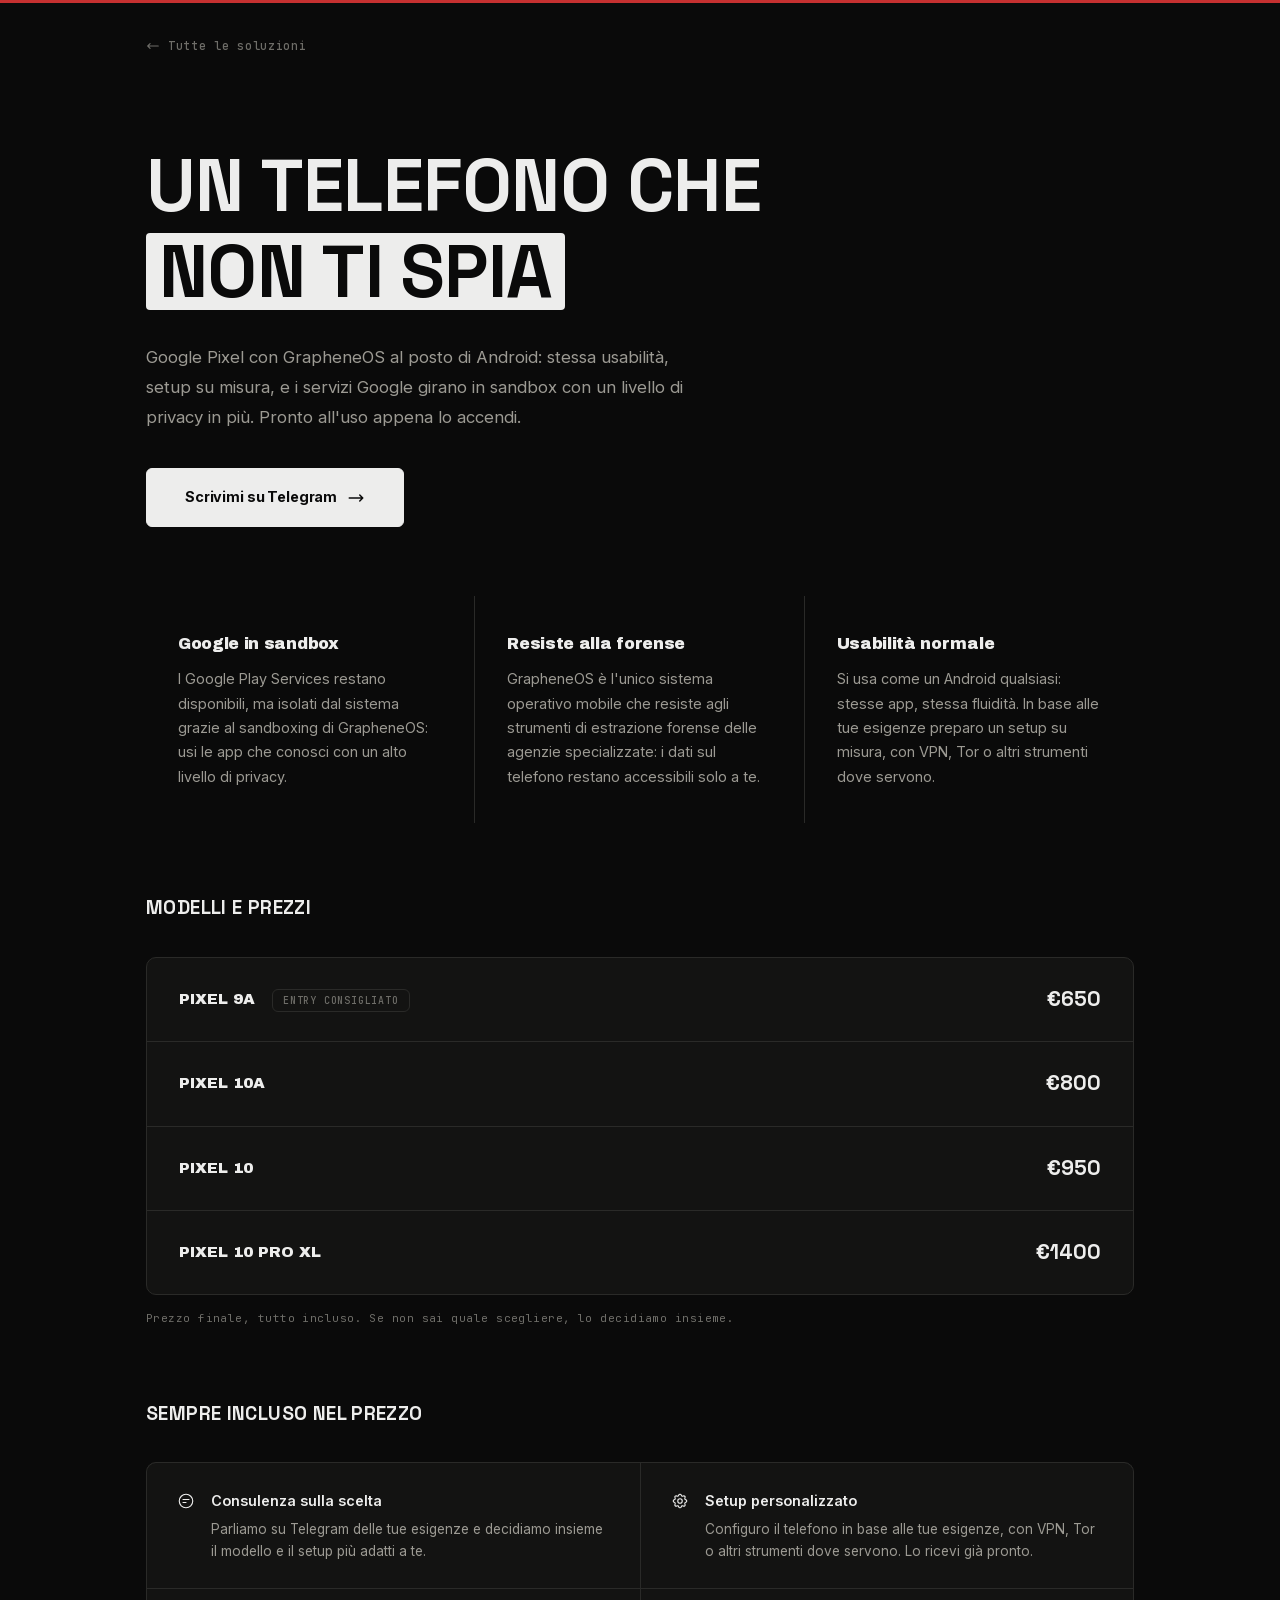
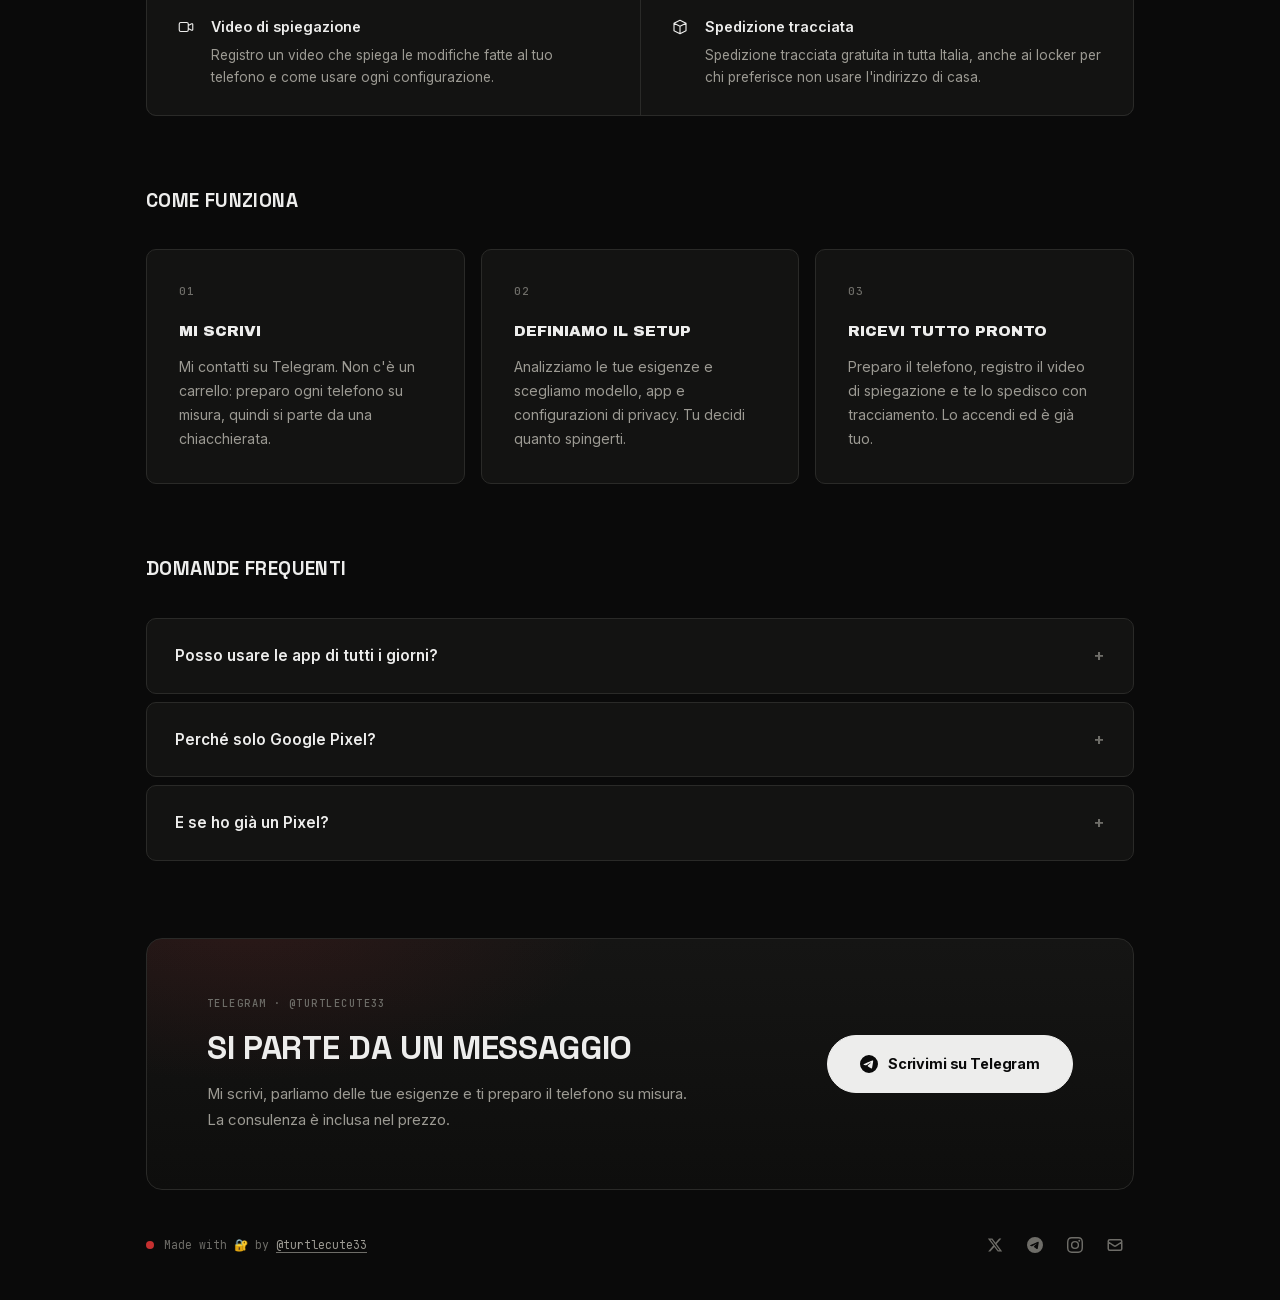
==== privacy-phone.html @ 272d7cb6 "Add Privacy Phone deep page with GrapheneOS details and Telegram CTA - New /privacy-phone page: pric" ====
<!DOCTYPE html>
<html lang="it">
<head>
    <meta charset="UTF-8">
    <meta name="viewport" content="width=device-width, initial-scale=1.0">

    <!-- Security: defense in depth -->
    <meta http-equiv="Content-Security-Policy" content="default-src 'self'; script-src 'self' 'unsafe-inline' https://umami.priorato.org; style-src 'self' 'unsafe-inline'; img-src 'self' data: https:; font-src 'self'; connect-src 'self' https://umami.priorato.org; form-action 'none'; base-uri 'self'; upgrade-insecure-requests">
    <meta http-equiv="X-Content-Type-Options" content="nosniff">
    <meta name="referrer" content="strict-origin-when-cross-origin">

    <!-- Primary Meta Tags -->
    <title>Privacy Phone con GrapheneOS | Pixel configurato su misura</title>
    <meta name="title" content="Privacy Phone con GrapheneOS | Pixel configurato su misura">
    <meta name="description" content="Google Pixel con GrapheneOS pre-installato e setup di privacy su misura: Google Play Services in sandbox con privacy in più, VPN o Tor in base alle esigenze. Consulenza, spedizione e video di spiegazione inclusi nel prezzo.">
    <meta name="author" content="turtlecute33">
    <meta name="robots" content="index, follow, max-snippet:-1, max-image-preview:large, max-video-preview:-1">
    <meta name="language" content="Italian">

    <!-- Canonical -->
    <link rel="canonical" href="https://shop.priorato.org/privacy-phone">

    <!-- Favicon -->
    <link rel="icon" type="image/svg+xml" href="favicon.svg">
    <link rel="apple-touch-icon" href="favicon.svg">

    <!-- Open Graph / Facebook -->
    <meta property="og:type" content="website">
    <meta property="og:url" content="https://shop.priorato.org/privacy-phone">
    <meta property="og:site_name" content="Guide Privacy">
    <meta property="og:title" content="Privacy Phone con GrapheneOS | Pixel configurato su misura">
    <meta property="og:description" content="Google Pixel con GrapheneOS pre-installato e setup di privacy personalizzato. Consulenza, spedizione e video di spiegazione inclusi nel prezzo.">
    <meta property="og:image" content="https://shop.priorato.org/og-image.png">
    <meta property="og:image:width" content="1200">
    <meta property="og:image:height" content="630">
    <meta property="og:image:alt" content="Privacy Phone con GrapheneOS">
    <meta property="og:locale" content="it_IT">

    <!-- Twitter -->
    <meta name="twitter:card" content="summary_large_image">
    <meta name="twitter:url" content="https://shop.priorato.org/privacy-phone">
    <meta name="twitter:title" content="Privacy Phone con GrapheneOS | Pixel configurato su misura">
    <meta name="twitter:description" content="Google Pixel con GrapheneOS pre-installato e setup di privacy personalizzato. Tutto incluso nel prezzo.">
    <meta name="twitter:image" content="https://shop.priorato.org/og-image.png">
    <meta name="twitter:image:alt" content="Privacy Phone con GrapheneOS">
    <meta name="twitter:creator" content="@turtlecute33">
    <meta name="twitter:site" content="@turtlecute33">

    <!-- Theme Color -->
    <meta name="theme-color" content="#0a0a0a">
    <meta name="msapplication-TileColor" content="#0a0a0a">

    <!-- Analytics -->
    <script defer src="https://umami.priorato.org/priorato.js" data-website-id="1655d95f-6a9e-450b-a9b0-e62af3ddee50"></script>

    <!-- Structured Data -->
    <script type="application/ld+json">
    {
        "@context": "https://schema.org",
        "@type": "Product",
        "@id": "https://shop.priorato.org/privacy-phone#product",
        "name": "Privacy Phone con GrapheneOS",
        "description": "Google Pixel con GrapheneOS pre-installato e setup di privacy su misura: Google Play Services in sandbox con privacy in più, VPN o Tor in base alle esigenze. Consulenza, spedizione tracciata e video di spiegazione inclusi.",
        "category": "Hardware / Privacy",
        "brand": {"@type": "Brand", "name": "Guide Privacy"},
        "offers": {
            "@type": "AggregateOffer",
            "lowPrice": "650.00",
            "highPrice": "1400.00",
            "priceCurrency": "EUR",
            "offerCount": 4,
            "availability": "https://schema.org/InStock",
            "url": "https://shop.priorato.org/privacy-phone",
            "seller": {"@type": "Organization", "name": "Guide Privacy", "url": "https://shop.priorato.org/"}
        }
    }
    </script>
    <script type="application/ld+json">
    {
        "@context": "https://schema.org",
        "@type": "BreadcrumbList",
        "itemListElement": [
            {"@type": "ListItem", "position": 1, "name": "Guide Privacy", "item": "https://shop.priorato.org/"},
            {"@type": "ListItem", "position": 2, "name": "Privacy Phone", "item": "https://shop.priorato.org/privacy-phone"}
        ]
    }
    </script>
    <script type="application/ld+json">
    {
        "@context": "https://schema.org",
        "@type": "FAQPage",
        "mainEntity": [
            {
                "@type": "Question",
                "name": "Posso usare le app di tutti i giorni su GrapheneOS?",
                "acceptedAnswer": {
                    "@type": "Answer",
                    "text": "Sì. GrapheneOS ha la stessa usabilità di un Android normale ed è compatibile con il 99,99% delle app, incluse quelle bancarie italiane: le eccezioni sono poche mosche bianche. I Google Play Services si possono installare in sandbox: girano come app normali, con un livello di privacy in più rispetto ad Android stock."
                }
            },
            {
                "@type": "Question",
                "name": "Perché solo Google Pixel?",
                "acceptedAnswer": {
                    "@type": "Answer",
                    "text": "GrapheneOS supporta esclusivamente i Pixel perché sono gli unici dispositivi con i requisiti hardware di sicurezza necessari (secure element, verified boot con chiavi proprie) e anni di aggiornamenti garantiti."
                }
            },
            {
                "@type": "Question",
                "name": "Come avviene l'acquisto?",
                "acceptedAnswer": {
                    "@type": "Answer",
                    "text": "Solo via Telegram, scrivendo a @turtlecute33. Si parte da una consulenza gratuita per scegliere modello e setup, poi il telefono viene preparato su misura e spedito con tracciamento."
                }
            },
            {
                "@type": "Question",
                "name": "Cosa è incluso nel prezzo?",
                "acceptedAnswer": {
                    "@type": "Answer",
                    "text": "Tutto: consulenza nella scelta del dispositivo, analisi delle esigenze, setup di privacy e sicurezza su misura (con eventualmente VPN, Tor o altri strumenti), video di spiegazione delle configurazioni e spedizione tracciata."
                }
            }
        ]
    }
    </script>

    <!-- Self-hosted fonts (privacy: no requests to Google) -->
    <link rel="preload" href="fonts/inter-latin-UcC73FwrK3.woff2" as="font" type="font/woff2" crossorigin>
    <link rel="preload" href="fonts/space-grotesk-latin-V8mQoQDjQS.woff2" as="font" type="font/woff2" crossorigin>
    <link rel="stylesheet" href="fonts/fonts.css">

    <style>
        *,*::before,*::after{margin:0;padding:0;box-sizing:border-box}
        html{scroll-behavior:smooth}

        /* A11y: skip link */
        .skip{
            position:absolute;top:-40px;left:0;
            background:#c53030;color:#fff;
            padding:10px 18px;z-index:100;
            text-decoration:none;
            font-family:'JetBrains Mono',ui-monospace,monospace;
            font-size:.78rem;font-weight:500;
            letter-spacing:.05em;
            transition:top .2s ease;
        }
        .skip:focus{top:0;outline:none}

        /* A11y: focus-visible */
        a:focus-visible,
        button:focus-visible,
        summary:focus-visible{
            outline:2px solid #c53030;
            outline-offset:3px;
            border-radius:6px;
        }
        details summary:focus-visible{outline-offset:-2px}

        /* A11y: reduced motion */
        @media (prefers-reduced-motion: reduce){
            *,*::before,*::after{
                animation-duration:.01ms !important;
                animation-iteration-count:1 !important;
                transition-duration:.01ms !important;
                scroll-behavior:auto !important;
            }
        }

        :root{
            --bg:#0a0a0a;
            --fg:#ededec;
            --border:#2a2a28;
            --accent:#c53030;
            --muted:#9c9a93;
            --muted2:#6e6d68;
            --card:#131312;
            --r:10px;
            --r-sm:6px;
            --ease:cubic-bezier(.25,.46,.45,.94);
            --brutal:'Archivo Black',system-ui,sans-serif;
        }

        body{
            font-family:'Inter',system-ui,-apple-system,sans-serif;
            background:var(--bg);
            color:var(--fg);
            line-height:1.7;
            font-size:15px;
            -webkit-font-smoothing:antialiased;
            -moz-osx-font-smoothing:grayscale;
        }

        /* top accent bar */
        body::before{
            content:'';display:block;
            height:3px;
            background:var(--accent);
        }

        /* ═══ LAYOUT ═══ */
        .w{max-width:1060px;margin:0 auto;padding:0 36px}

        /* ═══ BREADCRUMB ═══ */
        .crumb{
            padding:32px 0 0;
            animation:enter .6s var(--ease) both;
        }
        .crumb a{
            display:inline-flex;align-items:center;gap:8px;
            font-family:'JetBrains Mono',ui-monospace,monospace;
            font-size:.72rem;font-weight:500;
            letter-spacing:.06em;
            color:var(--muted2);text-decoration:none;
            transition:color .25s var(--ease);
        }
        .crumb a:hover{color:var(--fg)}
        .crumb svg{
            width:14px;height:14px;
            stroke:currentColor;fill:none;stroke-width:2;
            stroke-linecap:round;stroke-linejoin:round;
            transition:transform .3s var(--ease);
        }
        .crumb a:hover svg{transform:translateX(-3px)}

        /* ═══ HERO ═══ */
        .hero{padding:88px 0 69px}
        .hero h1{
            font-family:'Space Grotesk',system-ui,sans-serif;
            font-size:clamp(2.4rem,6.5vw,4.6rem);
            font-weight:700;
            line-height:1;
            letter-spacing:-0.01em;
            margin-bottom:32px;
            max-width:820px;
            text-transform:uppercase;
        }
        .hero h1 .hl{
            background:var(--fg);
            color:var(--bg);
            padding:0.02em 0.18em;
            border-radius:4px;
            display:inline-block;
            margin-top:0.15em;
        }
        .hero-p{
            font-size:1.05rem;
            color:var(--muted);
            max-width:540px;
            line-height:1.8;
            font-weight:400;
        }
        .hero h1,.hero-p,.hero-cta{animation:enter .6s var(--ease) both}
        .hero h1{animation-delay:.05s}
        .hero-p{animation-delay:.18s}
        .hero-cta{animation-delay:.3s}

        .hero-cta{
            display:inline-flex;align-items:center;gap:10px;
            margin-top:36px;
            padding:16px 38px;
            background:var(--fg);color:var(--bg);
            border-radius:var(--r-sm);
            font-family:'Inter',system-ui,sans-serif;
            font-size:.9rem;font-weight:700;
            text-decoration:none;letter-spacing:-.01em;
            border:1px solid var(--fg);
            transition:transform .3s var(--ease),box-shadow .3s var(--ease);
        }
        .hero-cta:hover{
            transform:translateY(-2px);
            box-shadow:0 6px 20px rgba(237,237,236,.12);
        }
        .hero-cta svg{
            width:18px;height:18px;stroke:currentColor;
            fill:none;stroke-width:2;
            stroke-linecap:round;stroke-linejoin:round;
            transition:transform .3s var(--ease);
        }
        .hero-cta:hover svg{transform:translateX(3px)}

        @keyframes enter{
            from{opacity:0;transform:translateY(22px)}
            to{opacity:1;transform:none}
        }

        /* ═══ SECTION HEAD ═══ */
        .section-title{
            font-family:'Space Grotesk',system-ui,sans-serif;
            font-size:1.2rem;font-weight:700;
            text-transform:uppercase;
            letter-spacing:.02em;margin-bottom:8px;
        }
        .sec-head{margin-bottom:32px}

        /* ═══ HIGHLIGHTS (threat-strip style) ═══ */
        .points{padding:0}
        .point-strip{
            display:grid;
            grid-template-columns:repeat(3,1fr);
        }
        .point-pill{
            padding:34px 32px;
            border-right:1px solid var(--border);
            transition:background .25s var(--ease);
        }
        .point-pill:last-child{border-right:none}
        .point-pill:hover{background:rgba(255,255,255,.015)}
        .point-pill h2{
            font-family:var(--brutal);
            font-size:1rem;
            font-weight:400;
            letter-spacing:-.02em;
            margin-bottom:10px;
        }
        .point-pill p{
            font-size:.9rem;
            color:var(--muted);
            line-height:1.7;
        }

        /* ═══ PRICING ═══ */
        .pricing{padding:69px 0 0}
        .price-table{
            background:var(--card);
            border:1px solid var(--border);
            border-radius:var(--r);
            overflow:hidden;
        }
        .price-row{
            display:flex;align-items:center;
            justify-content:space-between;gap:16px;
            padding:24px 32px;
            border-bottom:1px solid var(--border);
            text-decoration:none;color:inherit;
            transition:background .25s var(--ease);
        }
        .price-row:last-child{border-bottom:none}
        .price-row:hover{background:#181817}
        .pr-model{
            font-family:var(--brutal);
            font-size:.95rem;font-weight:400;
            text-transform:uppercase;
        }
        .pr-note{
            font-family:'JetBrains Mono',ui-monospace,monospace;
            font-size:.62rem;font-weight:500;
            text-transform:uppercase;letter-spacing:.08em;
            color:var(--muted2);
            padding:4px 10px;
            border:1px solid var(--border);
            border-radius:var(--r-sm);
            margin-left:12px;
            white-space:nowrap;
        }
        .pr-price{
            font-family:'Space Grotesk',system-ui,sans-serif;
            font-size:1.3rem;font-weight:700;
            white-space:nowrap;
        }
        .price-foot{
            margin-top:14px;
            font-family:'JetBrains Mono',ui-monospace,monospace;
            font-size:.7rem;color:var(--muted2);
            letter-spacing:.04em;
        }

        /* ═══ INCLUDED ═══ */
        .included{padding:69px 0 0}
        .inc-grid{
            display:grid;
            grid-template-columns:repeat(2,1fr);
            gap:1px;
            background:var(--border);
            border:1px solid var(--border);
            border-radius:var(--r);
            overflow:hidden;
        }
        .inc{
            background:var(--card);
            padding:26px 30px;
            display:flex;gap:16px;align-items:flex-start;
            transition:background .25s var(--ease);
        }
        .inc:hover{background:#181817}
        .inc svg{
            width:18px;height:18px;flex-shrink:0;
            stroke:var(--fg);fill:none;stroke-width:1.5;
            stroke-linecap:round;stroke-linejoin:round;
            margin-top:3px;
        }
        .inc h3{
            font-size:.9rem;font-weight:600;
            margin-bottom:4px;
        }
        .inc p{
            font-size:.85rem;color:var(--muted);
            line-height:1.65;
        }

        /* ═══ HOW IT WORKS ═══ */
        .how{padding:69px 0 0}
        .steps{
            display:grid;
            grid-template-columns:repeat(3,1fr);
            gap:16px;
        }
        .step{
            background:var(--card);
            border:1px solid var(--border);
            border-radius:var(--r);
            padding:32px;
            transition:border-color .3s var(--ease),transform .3s var(--ease);
        }
        .step:hover{border-color:#484846;transform:translateY(-3px)}
        .step-n{
            font-family:'JetBrains Mono',ui-monospace,monospace;
            font-size:.7rem;font-weight:500;
            color:var(--muted2);
            letter-spacing:.1em;
            display:block;margin-bottom:18px;
        }
        .step h3{
            font-family:var(--brutal);
            font-size:.95rem;font-weight:400;
            text-transform:uppercase;
            margin-bottom:10px;
        }
        .step p{
            font-size:.88rem;color:var(--muted);
            line-height:1.7;
        }

        /* ═══ FAQ ═══ */
        .faq{padding:69px 0 0}
        .faq-item{
            background:var(--card);
            border:1px solid var(--border);
            border-radius:var(--r);
            margin-bottom:8px;
            transition:border-color .3s var(--ease);
        }
        .faq-item:hover{border-color:#484846}
        .faq-item summary{
            padding:22px 28px;
            font-size:.95rem;
            font-weight:600;
            cursor:pointer;
            list-style:none;
            display:flex;
            align-items:center;
            justify-content:space-between;
        }
        .faq-item summary::-webkit-details-marker{display:none}
        .faq-item summary::after{
            content:'+';
            font-family:'JetBrains Mono',ui-monospace,monospace;
            font-size:1.1rem;
            color:var(--muted2);
            transition:transform .3s var(--ease);
        }
        .faq-item[open] summary::after{content:'−'}
        .faq-item p{
            padding:0 28px 20px;
            font-size:.9rem;
            color:var(--muted);
            line-height:1.75;
        }
        .faq-item p:first-of-type{padding-top:0}

        /* ═══ CTA ═══ */
        .cta{padding:69px 0 24px}
        .cta-box{
            position:relative;overflow:hidden;
            border:1px solid var(--border);
            border-radius:16px;
            background:linear-gradient(180deg,#151514,#0e0e0d);
            padding:56px 60px;
            display:flex;align-items:center;
            justify-content:space-between;gap:48px;
        }
        .cta-box::before{
            content:'';position:absolute;inset:0;
            background:radial-gradient(520px 240px at 10% -10%,rgba(197,48,48,.13),transparent 70%);
            pointer-events:none;
        }
        .cta-left{position:relative;max-width:480px}
        .cta-eyebrow{
            font-family:'JetBrains Mono',ui-monospace,monospace;
            font-size:.65rem;font-weight:500;
            text-transform:uppercase;letter-spacing:.14em;
            color:var(--muted2);
            display:block;margin-bottom:16px;
        }
        .cta-box h2{
            font-family:'Space Grotesk',system-ui,sans-serif;
            font-size:clamp(1.5rem,2.8vw,2.1rem);
            font-weight:700;
            text-transform:uppercase;
            letter-spacing:-.01em;line-height:1.12;
            margin-bottom:14px;
        }
        .cta-box p{
            font-size:.93rem;color:var(--muted);
            line-height:1.75;
        }
        .cta-right{
            position:relative;flex-shrink:0;
            display:flex;flex-direction:column;
            align-items:flex-start;gap:16px;
        }
        .cta-btn{
            display:inline-flex;align-items:center;gap:10px;
            padding:16px 32px;
            background:var(--fg);color:var(--bg);
            border-radius:999px;
            font-family:'Inter',system-ui,sans-serif;
            font-size:.9rem;font-weight:700;
            text-decoration:none;letter-spacing:-.01em;
            border:1px solid var(--fg);
            transition:transform .3s var(--ease),box-shadow .3s var(--ease);
        }
        .cta-btn:hover{
            transform:translateY(-2px);
            box-shadow:0 6px 24px rgba(237,237,236,.16);
        }
        .cta-btn:active{transform:translateY(0);box-shadow:none}
        .cta-btn svg{
            width:18px;height:18px;
            fill:currentColor;
            transition:transform .3s var(--ease);
        }
        .cta-btn:hover svg{transform:translateX(3px)}

        /* ═══ FOOTER ═══ */
        footer{padding:0 0 24px}
        .foot-inner{
            display:flex;align-items:center;
            justify-content:space-between;
            padding:12px 0;
        }
        .foot-brand{
            display:flex;align-items:center;gap:10px;
            text-decoration:none;color:inherit;
        }
        .foot-dot{
            width:8px;height:8px;
            border-radius:50%;
            background:var(--accent);
        }
        .foot-brand span{
            font-family:'JetBrains Mono',ui-monospace,monospace;
            font-size:.72rem;color:var(--muted2);
        }
        .foot-brand span a{
            color:var(--muted);text-decoration:none;
            border-bottom:1px solid var(--muted2);
            transition:color .25s var(--ease),border-color .25s var(--ease);
        }
        .foot-brand span a:hover{color:var(--fg);border-bottom-color:transparent}
        .foot-socials{display:flex;gap:2px}
        .foot-socials a{
            width:38px;height:38px;
            border-radius:var(--r-sm);
            display:flex;align-items:center;justify-content:center;
            color:var(--muted2);text-decoration:none;
            transition:color .25s var(--ease),background .25s var(--ease);
        }
        .foot-socials a:hover{color:var(--fg);background:rgba(255,255,255,.05)}
        .foot-socials svg{width:16px;height:16px}
        /* mail icon is stroke-based: compensate optical size vs filled icons */
        .foot-socials a[href^="mailto"] svg{width:18px;height:18px}

        /* ═══ STICKY CTA MOBILE ═══ */
        .sticky-cta{
            position:fixed;
            left:16px;right:16px;bottom:16px;
            z-index:90;
            display:none;
            align-items:center;justify-content:center;gap:10px;
            padding:14px 22px;
            background:var(--fg);color:var(--bg);
            border-radius:var(--r-sm);
            font-family:'Inter',system-ui,sans-serif;
            font-size:.85rem;font-weight:700;
            letter-spacing:-.01em;
            text-decoration:none;
            box-shadow:0 6px 24px rgba(0,0,0,.55),0 0 0 1px rgba(255,255,255,.06);
            transform:translateY(120%);opacity:0;
            transition:transform .35s var(--ease),opacity .35s var(--ease);
        }
        .sticky-cta.visible{transform:translateY(0);opacity:1}
        .sticky-cta svg{width:16px;height:16px;fill:currentColor}
        @media(max-width:768px){
            .sticky-cta{display:flex}
        }

        /* ═══ SCROLL REVEAL ═══ */
        .sr{
            opacity:0;
            transform:translateY(16px);
            transition:opacity .55s var(--ease),transform .55s var(--ease);
        }
        .sr.v{opacity:1;transform:none}
        .sr-stagger>*{
            opacity:0;
            transform:translateY(12px);
            transition:opacity .45s var(--ease),transform .45s var(--ease);
        }
        .sr-stagger.v>*:nth-child(1){opacity:1;transform:none;transition-delay:.05s}
        .sr-stagger.v>*:nth-child(2){opacity:1;transform:none;transition-delay:.1s}
        .sr-stagger.v>*:nth-child(3){opacity:1;transform:none;transition-delay:.16s}
        .sr-stagger.v>*:nth-child(4){opacity:1;transform:none;transition-delay:.22s}

        /* ═══ RESPONSIVE ═══ */
        @media(max-width:768px){
            .w{padding:0 24px}
            .hero{padding:64px 0 60px}
            .hero h1{font-size:clamp(2rem,8.5vw,3rem)}
            .point-strip{grid-template-columns:1fr}
            .point-pill{
                border-right:none;
                border-bottom:1px solid var(--border);
                padding:32px 0;
            }
            .point-pill:last-child{border-bottom:none}
            .price-row{flex-wrap:wrap;padding:20px 22px}
            .pr-note{margin-left:0}
            .inc-grid{grid-template-columns:1fr}
            .steps{grid-template-columns:1fr}
            .cta-box{
                flex-direction:column;
                align-items:flex-start;
                gap:32px;
                padding:44px 28px;
            }
            .foot-inner{
                flex-direction:column;gap:16px;
                text-align:center;
            }
        }
    </style>
</head>
<body>

<a href="#contatto" class="skip">Vai al contenuto</a>

<main class="w">

    <!-- BREADCRUMB -->
    <nav class="crumb" aria-label="Breadcrumb">
        <a href="/"><svg viewBox="0 0 24 24"><path d="M7 16l-4-4m0 0l4-4m-4 4h18"/></svg>Tutte le soluzioni</a>
    </nav>

    <!-- HERO -->
    <section class="hero">
        <h1>Un telefono che <span class="hl">non ti spia</span></h1>
        <p class="hero-p">Google Pixel con GrapheneOS al posto di Android: stessa usabilità, setup su misura, e i servizi Google girano in sandbox con un livello di privacy in più. Pronto all'uso appena lo accendi.</p>
        <a href="https://t.me/Turtlecute33" class="hero-cta" data-umami-event="Phone Hero CTA" target="_blank" rel="noopener">
            Scrivimi su Telegram
            <svg viewBox="0 0 24 24"><path d="M17 8l4 4m0 0l-4 4m4-4H3"/></svg>
        </a>
    </section>

    <!-- WHY -->
    <section class="points sr">
        <div class="point-strip">
            <div class="point-pill">
                <h2>Google in sandbox</h2>
                <p>I Google Play Services restano disponibili, ma isolati dal sistema grazie al sandboxing di GrapheneOS: usi le app che conosci con un alto livello di privacy.</p>
            </div>
            <div class="point-pill">
                <h2>Resiste alla forense</h2>
                <p>GrapheneOS è l'unico sistema operativo mobile che resiste agli strumenti di estrazione forense delle agenzie specializzate: i dati sul telefono restano accessibili solo a te.</p>
            </div>
            <div class="point-pill">
                <h2>Usabilità normale</h2>
                <p>Si usa come un Android qualsiasi: stesse app, stessa fluidità. In base alle tue esigenze preparo un setup su misura, con VPN, Tor o altri strumenti dove servono.</p>
            </div>
        </div>
    </section>

    <!-- PRICING -->
    <section class="pricing">
        <div class="sec-head sr"><h2 class="section-title">Modelli e prezzi</h2></div>
        <div class="price-table sr-stagger">
            <div class="price-row">
                <span class="pr-model">Pixel 9a <span class="pr-note">Entry consigliato</span></span>
                <span class="pr-price">€650</span>
            </div>
            <div class="price-row">
                <span class="pr-model">Pixel 10a</span>
                <span class="pr-price">€800</span>
            </div>
            <div class="price-row">
                <span class="pr-model">Pixel 10</span>
                <span class="pr-price">€950</span>
            </div>
            <div class="price-row">
                <span class="pr-model">Pixel 10 Pro XL</span>
                <span class="pr-price">€1400</span>
            </div>
        </div>
        <p class="price-foot sr">Prezzo finale, tutto incluso. Se non sai quale scegliere, lo decidiamo insieme.</p>
    </section>

    <!-- INCLUDED -->
    <section class="included">
        <div class="sec-head sr"><h2 class="section-title">Sempre incluso nel prezzo</h2></div>
        <div class="inc-grid sr-stagger">
            <div class="inc">
                <svg viewBox="0 0 24 24"><path d="M8 10h8m-8 4h4m9-2a9 9 0 11-18 0 9 9 0 0118 0z"/></svg>
                <div>
                    <h3>Consulenza sulla scelta</h3>
                    <p>Parliamo su Telegram delle tue esigenze e decidiamo insieme il modello e il setup più adatti a te.</p>
                </div>
            </div>
            <div class="inc">
                <svg viewBox="0 0 24 24"><path d="M10.325 4.317c.426-1.756 2.924-1.756 3.35 0a1.724 1.724 0 002.573 1.066c1.543-.94 3.31.826 2.37 2.37a1.724 1.724 0 001.065 2.572c1.756.426 1.756 2.924 0 3.35a1.724 1.724 0 00-1.066 2.573c.94 1.543-.826 3.31-2.37 2.37a1.724 1.724 0 00-2.572 1.065c-.426 1.756-2.924 1.756-3.35 0a1.724 1.724 0 00-2.573-1.066c-1.543.94-3.31-.826-2.37-2.37a1.724 1.724 0 00-1.065-2.572c-1.756-.426-1.756-2.924 0-3.35a1.724 1.724 0 001.066-2.573c-.94-1.543.826-3.31 2.37-2.37.996.608 2.296.07 2.572-1.065z"/><path d="M15 12a3 3 0 11-6 0 3 3 0 016 0z"/></svg>
                <div>
                    <h3>Setup personalizzato</h3>
                    <p>Configuro il telefono in base alle tue esigenze, con VPN, Tor o altri strumenti dove servono. Lo ricevi già pronto.</p>
                </div>
            </div>
            <div class="inc">
                <svg viewBox="0 0 24 24"><path d="M15 10l4.553-2.276A1 1 0 0121 8.618v6.764a1 1 0 01-1.447.894L15 14M5 18h8a2 2 0 002-2V8a2 2 0 00-2-2H5a2 2 0 00-2 2v8a2 2 0 002 2z"/></svg>
                <div>
                    <h3>Video di spiegazione</h3>
                    <p>Registro un video che spiega le modifiche fatte al tuo telefono e come usare ogni configurazione.</p>
                </div>
            </div>
            <div class="inc">
                <svg viewBox="0 0 24 24"><path d="M20 7l-8-4-8 4m16 0l-8 4m8-4v10l-8 4m0-10L4 7m8 4v10M4 7v10l8 4"/></svg>
                <div>
                    <h3>Spedizione tracciata</h3>
                    <p>Spedizione tracciata gratuita in tutta Italia, anche ai locker per chi preferisce non usare l'indirizzo di casa.</p>
                </div>
            </div>
        </div>
    </section>

    <!-- HOW IT WORKS -->
    <section class="how">
        <div class="sec-head sr"><h2 class="section-title">Come funziona</h2></div>
        <div class="steps sr-stagger">
            <div class="step">
                <span class="step-n">01</span>
                <h3>Mi scrivi</h3>
                <p>Mi contatti su Telegram. Non c'è un carrello: preparo ogni telefono su misura, quindi si parte da una chiacchierata.</p>
            </div>
            <div class="step">
                <span class="step-n">02</span>
                <h3>Definiamo il setup</h3>
                <p>Analizziamo le tue esigenze e scegliamo modello, app e configurazioni di privacy. Tu decidi quanto spingerti.</p>
            </div>
            <div class="step">
                <span class="step-n">03</span>
                <h3>Ricevi tutto pronto</h3>
                <p>Preparo il telefono, registro il video di spiegazione e te lo spedisco con tracciamento. Lo accendi ed è già tuo.</p>
            </div>
        </div>
    </section>

    <!-- FAQ -->
    <section class="faq">
        <div class="sec-head sr"><h2 class="section-title">Domande frequenti</h2></div>
        <div class="sr">
            <details class="faq-item">
                <summary>Posso usare le app di tutti i giorni?</summary>
                <p>Sì. GrapheneOS ha la stessa usabilità di un Android normale ed è compatibile con il <strong>99,99% delle app</strong>, incluse quelle bancarie italiane: le eccezioni sono poche mosche bianche. Puoi installare anche i Google Play Services: su GrapheneOS girano in <strong>sandbox</strong>, come app normali, quindi li usi con layer di privacy in più rispetto a un Android stock.</p>
                <p>Per scrupolo puoi controllare la <a href="https://privsec.dev/posts/android/banking-applications-compatibility-with-grapheneos/" target="_blank" rel="noopener" style="color:var(--fg)">lista aggiornata di compatibilità delle app bancarie</a> mantenuta dalla community.</p>
            </details>
            <details class="faq-item">
                <summary>Perché solo Google Pixel?</summary>
                <p>GrapheneOS supporta solo i Pixel perché sono gli unici dispositivi con i requisiti hardware necessari: secure element dedicato, verified boot con chiavi proprie e anni di aggiornamenti di sicurezza garantiti.</p>
            </details>
            <details class="faq-item">
                <summary>E se ho già un Pixel?</summary>
                <p>Scrivimi comunque: possiamo valutare l'installazione e la configurazione di GrapheneOS sul tuo dispositivo, se è tra i modelli supportati.</p>
            </details>
        </div>
    </section>

    <!-- CTA -->
    <section class="cta" id="contatto">
        <div class="cta-box sr">
            <div class="cta-left">
                <span class="cta-eyebrow">Telegram · @turtlecute33</span>
                <h2>Si parte da un messaggio</h2>
                <p>Mi scrivi, parliamo delle tue esigenze e ti preparo il telefono su misura. La consulenza è inclusa nel prezzo.</p>
            </div>
            <div class="cta-right">
                <a href="https://t.me/Turtlecute33" class="cta-btn" data-umami-event="Phone CTA Finale" target="_blank" rel="noopener">
                    <svg viewBox="0 0 24 24"><path d="M11.944 0A12 12 0 0 0 0 12a12 12 0 0 0 12 12 12 12 0 0 0 12-12A12 12 0 0 0 12 0a12 12 0 0 0-.056 0zm4.962 7.224c.1-.002.321.023.465.14a.506.506 0 0 1 .171.325c.016.093.036.306.02.472-.18 1.898-.962 6.502-1.36 8.627-.168.9-.499 1.201-.82 1.23-.696.065-1.225-.46-1.9-.902-1.056-.693-1.653-1.124-2.678-1.8-1.185-.78-.417-1.21.258-1.91.177-.184 3.247-2.977 3.307-3.23.007-.032.014-.15-.056-.212s-.174-.041-.249-.024c-.106.024-1.793 1.14-5.061 3.345-.48.33-.913.49-1.302.48-.428-.008-1.252-.241-1.865-.44-.752-.245-1.349-.374-1.297-.789.027-.216.325-.437.893-.663 3.498-1.524 5.83-2.529 6.998-3.014 3.332-1.386 4.025-1.627 4.476-1.635z"/></svg>
                    Scrivimi su Telegram
                </a>
            </div>
        </div>
    </section>

    <!-- FOOTER -->
    <footer>
        <div class="foot-inner">
            <div class="foot-brand">
                <div class="foot-dot"></div>
                <span>Made with 🔐 by <a href="https://x.com/turtlecute33">@turtlecute33</a></span>
            </div>
            <div class="foot-socials">
                <a href="https://x.com/turtlecute33" aria-label="Profilo X (Twitter) di turtlecute33" title="X" target="_blank" rel="noopener"><svg viewBox="0 0 24 24" fill="currentColor" aria-hidden="true"><path d="M18.244 2.25h3.308l-7.227 8.26 8.502 11.24H16.17l-5.214-6.817L4.99 21.75H1.68l7.73-8.835L1.254 2.25H8.08l4.713 6.231zm-1.161 17.52h1.833L7.084 4.126H5.117z"/></svg></a>
                <a href="https://t.me/Turtlecute33" aria-label="Canale Telegram di turtlecute33" title="Telegram" target="_blank" rel="noopener"><svg viewBox="0 0 24 24" fill="currentColor" aria-hidden="true"><path d="M11.944 0A12 12 0 0 0 0 12a12 12 0 0 0 12 12 12 12 0 0 0 12-12A12 12 0 0 0 12 0a12 12 0 0 0-.056 0zm4.962 7.224c.1-.002.321.023.465.14a.506.506 0 0 1 .171.325c.016.093.036.306.02.472-.18 1.898-.962 6.502-1.36 8.627-.168.9-.499 1.201-.82 1.23-.696.065-1.225-.46-1.9-.902-1.056-.693-1.653-1.124-2.678-1.8-1.185-.78-.417-1.21.258-1.91.177-.184 3.247-2.977 3.307-3.23.007-.032.014-.15-.056-.212s-.174-.041-.249-.024c-.106.024-1.793 1.14-5.061 3.345-.48.33-.913.49-1.302.48-.428-.008-1.252-.241-1.865-.44-.752-.245-1.349-.374-1.297-.789.027-.216.325-.437.893-.663 3.498-1.524 5.83-2.529 6.998-3.014 3.332-1.386 4.025-1.627 4.476-1.635z"/></svg></a>
                <a href="https://instagram.com/turtlecute33" aria-label="Profilo Instagram di turtlecute33" title="Instagram" target="_blank" rel="noopener"><svg viewBox="0 0 24 24" fill="currentColor" aria-hidden="true"><path d="M12 2.163c3.204 0 3.584.012 4.85.07 3.252.148 4.771 1.691 4.919 4.919.058 1.265.069 1.645.069 4.849 0 3.205-.012 3.584-.069 4.849-.149 3.225-1.664 4.771-4.919 4.919-1.266.058-1.644.07-4.85.07-3.204 0-3.584-.012-4.849-.07-3.26-.149-4.771-1.699-4.919-4.92-.058-1.265-.07-1.644-.07-4.849 0-3.204.013-3.583.07-4.849.149-3.227 1.664-4.771 4.919-4.919 1.266-.057 1.645-.069 4.849-.069zM12 0C8.741 0 8.333.014 7.053.072 2.695.272.273 2.69.073 7.052.014 8.333 0 8.741 0 12c0 3.259.014 3.668.072 4.948.2 4.358 2.618 6.78 6.98 6.98C8.333 23.986 8.741 24 12 24c3.259 0 3.668-.014 4.948-.072 4.354-.2 6.782-2.618 6.979-6.98.059-1.28.073-1.689.073-4.948 0-3.259-.014-3.667-.072-4.947-.196-4.354-2.617-6.78-6.979-6.98C15.668.014 15.259 0 12 0zm0 5.838a6.162 6.162 0 1 0 0 12.324 6.162 6.162 0 0 0 0-12.324zM12 16a4 4 0 1 1 0-8 4 4 0 0 1 0 8zm6.406-11.845a1.44 1.44 0 1 0 0 2.881 1.44 1.44 0 0 0 0-2.881z"/></svg></a>
                <a href="mailto:turtlecute@proton.me" aria-label="Email a turtlecute@proton.me" title="Email" target="_blank" rel="noopener"><svg viewBox="0 0 24 24" fill="none" stroke="currentColor" stroke-width="2" stroke-linecap="round" stroke-linejoin="round" aria-hidden="true"><path d="M3 8l7.89 5.26a2 2 0 002.22 0L21 8M5 19h14a2 2 0 002-2V7a2 2 0 00-2-2H5a2 2 0 00-2 2v10a2 2 0 002 2z"/></svg></a>
            </div>
        </div>
    </footer>

</main>

<a href="https://t.me/Turtlecute33" class="sticky-cta" data-umami-event="Phone Sticky CTA mobile" target="_blank" rel="noopener" aria-label="Scrivimi su Telegram">
    Scrivimi su Telegram
    <svg viewBox="0 0 24 24" aria-hidden="true"><path d="M11.944 0A12 12 0 0 0 0 12a12 12 0 0 0 12 12 12 12 0 0 0 12-12A12 12 0 0 0 12 0a12 12 0 0 0-.056 0zm4.962 7.224c.1-.002.321.023.465.14a.506.506 0 0 1 .171.325c.016.093.036.306.02.472-.18 1.898-.962 6.502-1.36 8.627-.168.9-.499 1.201-.82 1.23-.696.065-1.225-.46-1.9-.902-1.056-.693-1.653-1.124-2.678-1.8-1.185-.78-.417-1.21.258-1.91.177-.184 3.247-2.977 3.307-3.23.007-.032.014-.15-.056-.212s-.174-.041-.249-.024c-.106.024-1.793 1.14-5.061 3.345-.48.33-.913.49-1.302.48-.428-.008-1.252-.241-1.865-.44-.752-.245-1.349-.374-1.297-.789.027-.216.325-.437.893-.663 3.498-1.524 5.83-2.529 6.998-3.014 3.332-1.386 4.025-1.627 4.476-1.635z"/></svg>
</a>

<script>
const io=new IntersectionObserver(e=>{
    e.forEach(x=>{if(x.isIntersecting){x.target.classList.add('v');io.unobserve(x.target)}})
},{threshold:.12});
document.querySelectorAll('.sr,.sr-stagger').forEach(el=>io.observe(el));

// Sticky CTA: visibile dopo l'hero, nascosto quando il CTA finale è in vista
(()=>{
    const sticky=document.querySelector('.sticky-cta');
    const hero=document.querySelector('.hero');
    const blocker=document.querySelector('.cta-box');
    if(!sticky||!hero) return;
    let heroOut=false,blockerIn=false;
    const update=()=>sticky.classList.toggle('visible',heroOut&&!blockerIn);
    new IntersectionObserver(en=>{heroOut=!en[0].isIntersecting;update()},{threshold:0}).observe(hero);
    if(blocker) new IntersectionObserver(en=>{blockerIn=en[0].isIntersecting;update()},{threshold:.4}).observe(blocker);
})();
</script>

</body>
</html>
---- fonts/fonts.css ----
/* Self-hosted Google Fonts (latin + latin-ext only) */

/* latin-ext */
@font-face {
  font-family: 'Archivo Black';
  font-style: normal;
  font-weight: 400;
  font-display: swap;
  src: url(archivo-black-latin-ext-HTxqL289Nz.woff2) format('woff2');
  unicode-range: U+0100-02BA, U+02BD-02C5, U+02C7-02CC, U+02CE-02D7, U+02DD-02FF, U+0304, U+0308, U+0329, U+1D00-1DBF, U+1E00-1E9F, U+1EF2-1EFF, U+2020, U+20A0-20AB, U+20AD-20C0, U+2113, U+2C60-2C7F, U+A720-A7FF;
}
/* latin */
@font-face {
  font-family: 'Archivo Black';
  font-style: normal;
  font-weight: 400;
  font-display: swap;
  src: url(archivo-black-latin-HTxqL289Nz.woff2) format('woff2');
  unicode-range: U+0000-00FF, U+0131, U+0152-0153, U+02BB-02BC, U+02C6, U+02DA, U+02DC, U+0304, U+0308, U+0329, U+2000-206F, U+20AC, U+2122, U+2191, U+2193, U+2212, U+2215, U+FEFF, U+FFFD;
}
/* latin-ext */
@font-face {
  font-family: 'Inter';
  font-style: normal;
  font-weight: 400;
  font-display: swap;
  src: url(inter-latin-ext-UcC73FwrK3.woff2) format('woff2');
  unicode-range: U+0100-02BA, U+02BD-02C5, U+02C7-02CC, U+02CE-02D7, U+02DD-02FF, U+0304, U+0308, U+0329, U+1D00-1DBF, U+1E00-1E9F, U+1EF2-1EFF, U+2020, U+20A0-20AB, U+20AD-20C0, U+2113, U+2C60-2C7F, U+A720-A7FF;
}
/* latin */
@font-face {
  font-family: 'Inter';
  font-style: normal;
  font-weight: 400;
  font-display: swap;
  src: url(inter-latin-UcC73FwrK3.woff2) format('woff2');
  unicode-range: U+0000-00FF, U+0131, U+0152-0153, U+02BB-02BC, U+02C6, U+02DA, U+02DC, U+0304, U+0308, U+0329, U+2000-206F, U+20AC, U+2122, U+2191, U+2193, U+2212, U+2215, U+FEFF, U+FFFD;
}
/* latin-ext */
@font-face {
  font-family: 'Inter';
  font-style: normal;
  font-weight: 500;
  font-display: swap;
  src: url(inter-latin-ext-UcC73FwrK3.woff2) format('woff2');
  unicode-range: U+0100-02BA, U+02BD-02C5, U+02C7-02CC, U+02CE-02D7, U+02DD-02FF, U+0304, U+0308, U+0329, U+1D00-1DBF, U+1E00-1E9F, U+1EF2-1EFF, U+2020, U+20A0-20AB, U+20AD-20C0, U+2113, U+2C60-2C7F, U+A720-A7FF;
}
/* latin */
@font-face {
  font-family: 'Inter';
  font-style: normal;
  font-weight: 500;
  font-display: swap;
  src: url(inter-latin-UcC73FwrK3.woff2) format('woff2');
  unicode-range: U+0000-00FF, U+0131, U+0152-0153, U+02BB-02BC, U+02C6, U+02DA, U+02DC, U+0304, U+0308, U+0329, U+2000-206F, U+20AC, U+2122, U+2191, U+2193, U+2212, U+2215, U+FEFF, U+FFFD;
}
/* latin-ext */
@font-face {
  font-family: 'Inter';
  font-style: normal;
  font-weight: 600;
  font-display: swap;
  src: url(inter-latin-ext-UcC73FwrK3.woff2) format('woff2');
  unicode-range: U+0100-02BA, U+02BD-02C5, U+02C7-02CC, U+02CE-02D7, U+02DD-02FF, U+0304, U+0308, U+0329, U+1D00-1DBF, U+1E00-1E9F, U+1EF2-1EFF, U+2020, U+20A0-20AB, U+20AD-20C0, U+2113, U+2C60-2C7F, U+A720-A7FF;
}
/* latin */
@font-face {
  font-family: 'Inter';
  font-style: normal;
  font-weight: 600;
  font-display: swap;
  src: url(inter-latin-UcC73FwrK3.woff2) format('woff2');
  unicode-range: U+0000-00FF, U+0131, U+0152-0153, U+02BB-02BC, U+02C6, U+02DA, U+02DC, U+0304, U+0308, U+0329, U+2000-206F, U+20AC, U+2122, U+2191, U+2193, U+2212, U+2215, U+FEFF, U+FFFD;
}
/* latin-ext */
@font-face {
  font-family: 'Inter';
  font-style: normal;
  font-weight: 700;
  font-display: swap;
  src: url(inter-latin-ext-UcC73FwrK3.woff2) format('woff2');
  unicode-range: U+0100-02BA, U+02BD-02C5, U+02C7-02CC, U+02CE-02D7, U+02DD-02FF, U+0304, U+0308, U+0329, U+1D00-1DBF, U+1E00-1E9F, U+1EF2-1EFF, U+2020, U+20A0-20AB, U+20AD-20C0, U+2113, U+2C60-2C7F, U+A720-A7FF;
}
/* latin */
@font-face {
  font-family: 'Inter';
  font-style: normal;
  font-weight: 700;
  font-display: swap;
  src: url(inter-latin-UcC73FwrK3.woff2) format('woff2');
  unicode-range: U+0000-00FF, U+0131, U+0152-0153, U+02BB-02BC, U+02C6, U+02DA, U+02DC, U+0304, U+0308, U+0329, U+2000-206F, U+20AC, U+2122, U+2191, U+2193, U+2212, U+2215, U+FEFF, U+FFFD;
}
/* latin-ext */
@font-face {
  font-family: 'Inter';
  font-style: normal;
  font-weight: 800;
  font-display: swap;
  src: url(inter-latin-ext-UcC73FwrK3.woff2) format('woff2');
  unicode-range: U+0100-02BA, U+02BD-02C5, U+02C7-02CC, U+02CE-02D7, U+02DD-02FF, U+0304, U+0308, U+0329, U+1D00-1DBF, U+1E00-1E9F, U+1EF2-1EFF, U+2020, U+20A0-20AB, U+20AD-20C0, U+2113, U+2C60-2C7F, U+A720-A7FF;
}
/* latin */
@font-face {
  font-family: 'Inter';
  font-style: normal;
  font-weight: 800;
  font-display: swap;
  src: url(inter-latin-UcC73FwrK3.woff2) format('woff2');
  unicode-range: U+0000-00FF, U+0131, U+0152-0153, U+02BB-02BC, U+02C6, U+02DA, U+02DC, U+0304, U+0308, U+0329, U+2000-206F, U+20AC, U+2122, U+2191, U+2193, U+2212, U+2215, U+FEFF, U+FFFD;
}
/* latin-ext */
@font-face {
  font-family: 'JetBrains Mono';
  font-style: normal;
  font-weight: 400;
  font-display: swap;
  src: url(jetbrains-mono-latin-ext-tDbv2o-flE.woff2) format('woff2');
  unicode-range: U+0100-02BA, U+02BD-02C5, U+02C7-02CC, U+02CE-02D7, U+02DD-02FF, U+0304, U+0308, U+0329, U+1D00-1DBF, U+1E00-1E9F, U+1EF2-1EFF, U+2020, U+20A0-20AB, U+20AD-20C0, U+2113, U+2C60-2C7F, U+A720-A7FF;
}
/* latin */
@font-face {
  font-family: 'JetBrains Mono';
  font-style: normal;
  font-weight: 400;
  font-display: swap;
  src: url(jetbrains-mono-latin-tDbv2o-flE.woff2) format('woff2');
  unicode-range: U+0000-00FF, U+0131, U+0152-0153, U+02BB-02BC, U+02C6, U+02DA, U+02DC, U+0304, U+0308, U+0329, U+2000-206F, U+20AC, U+2122, U+2191, U+2193, U+2212, U+2215, U+FEFF, U+FFFD;
}
/* latin-ext */
@font-face {
  font-family: 'JetBrains Mono';
  font-style: normal;
  font-weight: 500;
  font-display: swap;
  src: url(jetbrains-mono-latin-ext-tDbv2o-flE.woff2) format('woff2');
  unicode-range: U+0100-02BA, U+02BD-02C5, U+02C7-02CC, U+02CE-02D7, U+02DD-02FF, U+0304, U+0308, U+0329, U+1D00-1DBF, U+1E00-1E9F, U+1EF2-1EFF, U+2020, U+20A0-20AB, U+20AD-20C0, U+2113, U+2C60-2C7F, U+A720-A7FF;
}
/* latin */
@font-face {
  font-family: 'JetBrains Mono';
  font-style: normal;
  font-weight: 500;
  font-display: swap;
  src: url(jetbrains-mono-latin-tDbv2o-flE.woff2) format('woff2');
  unicode-range: U+0000-00FF, U+0131, U+0152-0153, U+02BB-02BC, U+02C6, U+02DA, U+02DC, U+0304, U+0308, U+0329, U+2000-206F, U+20AC, U+2122, U+2191, U+2193, U+2212, U+2215, U+FEFF, U+FFFD;
}
/* latin-ext */
@font-face {
  font-family: 'JetBrains Mono';
  font-style: normal;
  font-weight: 600;
  font-display: swap;
  src: url(jetbrains-mono-latin-ext-tDbv2o-flE.woff2) format('woff2');
  unicode-range: U+0100-02BA, U+02BD-02C5, U+02C7-02CC, U+02CE-02D7, U+02DD-02FF, U+0304, U+0308, U+0329, U+1D00-1DBF, U+1E00-1E9F, U+1EF2-1EFF, U+2020, U+20A0-20AB, U+20AD-20C0, U+2113, U+2C60-2C7F, U+A720-A7FF;
}
/* latin */
@font-face {
  font-family: 'JetBrains Mono';
  font-style: normal;
  font-weight: 600;
  font-display: swap;
  src: url(jetbrains-mono-latin-tDbv2o-flE.woff2) format('woff2');
  unicode-range: U+0000-00FF, U+0131, U+0152-0153, U+02BB-02BC, U+02C6, U+02DA, U+02DC, U+0304, U+0308, U+0329, U+2000-206F, U+20AC, U+2122, U+2191, U+2193, U+2212, U+2215, U+FEFF, U+FFFD;
}
/* latin-ext */
@font-face {
  font-family: 'Playfair Display';
  font-style: normal;
  font-weight: 800;
  font-display: swap;
  src: url(playfair-display-latin-ext-nuFiD-vYSZ.woff2) format('woff2');
  unicode-range: U+0100-02BA, U+02BD-02C5, U+02C7-02CC, U+02CE-02D7, U+02DD-02FF, U+0304, U+0308, U+0329, U+1D00-1DBF, U+1E00-1E9F, U+1EF2-1EFF, U+2020, U+20A0-20AB, U+20AD-20C0, U+2113, U+2C60-2C7F, U+A720-A7FF;
}
/* latin */
@font-face {
  font-family: 'Playfair Display';
  font-style: normal;
  font-weight: 800;
  font-display: swap;
  src: url(playfair-display-latin-nuFiD-vYSZ.woff2) format('woff2');
  unicode-range: U+0000-00FF, U+0131, U+0152-0153, U+02BB-02BC, U+02C6, U+02DA, U+02DC, U+0304, U+0308, U+0329, U+2000-206F, U+20AC, U+2122, U+2191, U+2193, U+2212, U+2215, U+FEFF, U+FFFD;
}
/* latin-ext */
@font-face {
  font-family: 'Playfair Display';
  font-style: normal;
  font-weight: 900;
  font-display: swap;
  src: url(playfair-display-latin-ext-nuFiD-vYSZ.woff2) format('woff2');
  unicode-range: U+0100-02BA, U+02BD-02C5, U+02C7-02CC, U+02CE-02D7, U+02DD-02FF, U+0304, U+0308, U+0329, U+1D00-1DBF, U+1E00-1E9F, U+1EF2-1EFF, U+2020, U+20A0-20AB, U+20AD-20C0, U+2113, U+2C60-2C7F, U+A720-A7FF;
}
/* latin */
@font-face {
  font-family: 'Playfair Display';
  font-style: normal;
  font-weight: 900;
  font-display: swap;
  src: url(playfair-display-latin-nuFiD-vYSZ.woff2) format('woff2');
  unicode-range: U+0000-00FF, U+0131, U+0152-0153, U+02BB-02BC, U+02C6, U+02DA, U+02DC, U+0304, U+0308, U+0329, U+2000-206F, U+20AC, U+2122, U+2191, U+2193, U+2212, U+2215, U+FEFF, U+FFFD;
}
/* latin-ext */
@font-face {
  font-family: 'Space Grotesk';
  font-style: normal;
  font-weight: 700;
  font-display: swap;
  src: url(space-grotesk-latin-ext-V8mQoQDjQS.woff2) format('woff2');
  unicode-range: U+0100-02BA, U+02BD-02C5, U+02C7-02CC, U+02CE-02D7, U+02DD-02FF, U+0304, U+0308, U+0329, U+1D00-1DBF, U+1E00-1E9F, U+1EF2-1EFF, U+2020, U+20A0-20AB, U+20AD-20C0, U+2113, U+2C60-2C7F, U+A720-A7FF;
}
/* latin */
@font-face {
  font-family: 'Space Grotesk';
  font-style: normal;
  font-weight: 700;
  font-display: swap;
  src: url(space-grotesk-latin-V8mQoQDjQS.woff2) format('woff2');
  unicode-range: U+0000-00FF, U+0131, U+0152-0153, U+02BB-02BC, U+02C6, U+02DA, U+02DC, U+0304, U+0308, U+0329, U+2000-206F, U+20AC, U+2122, U+2191, U+2193, U+2212, U+2215, U+FEFF, U+FFFD;
}
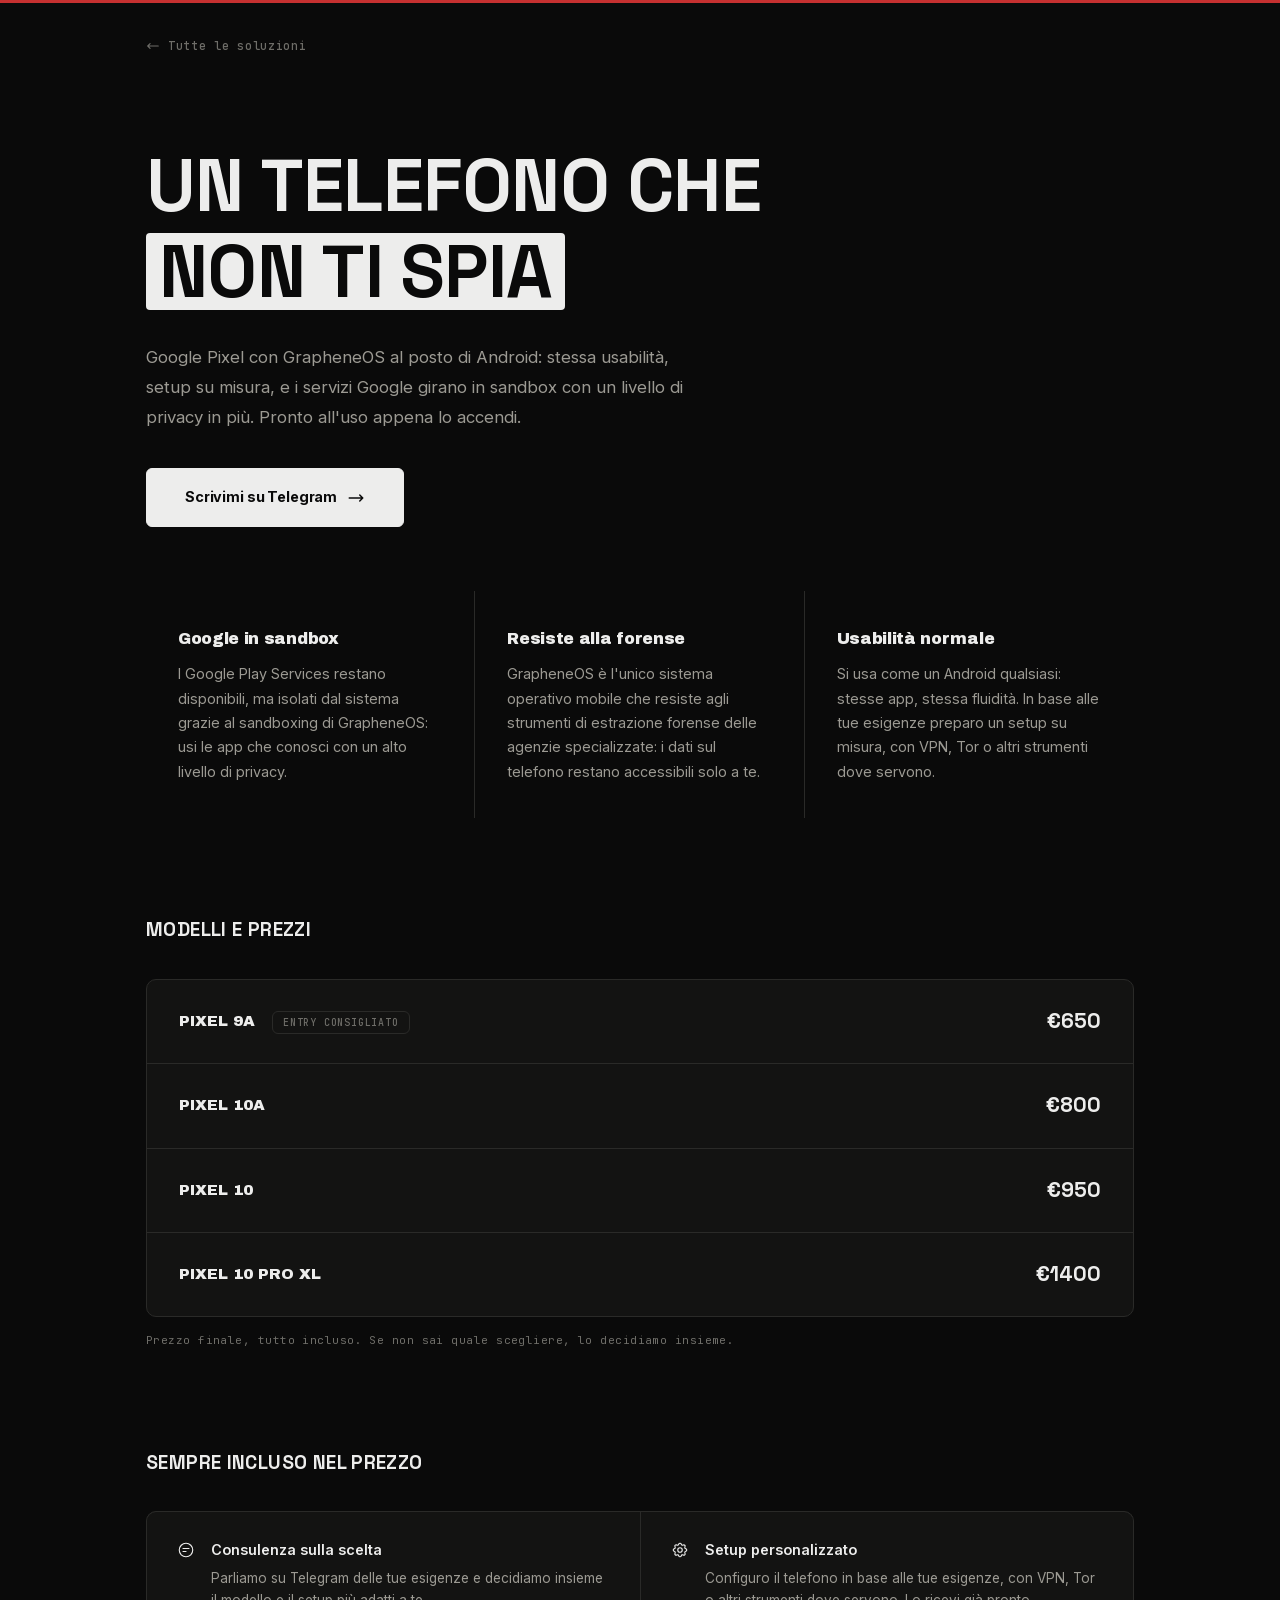
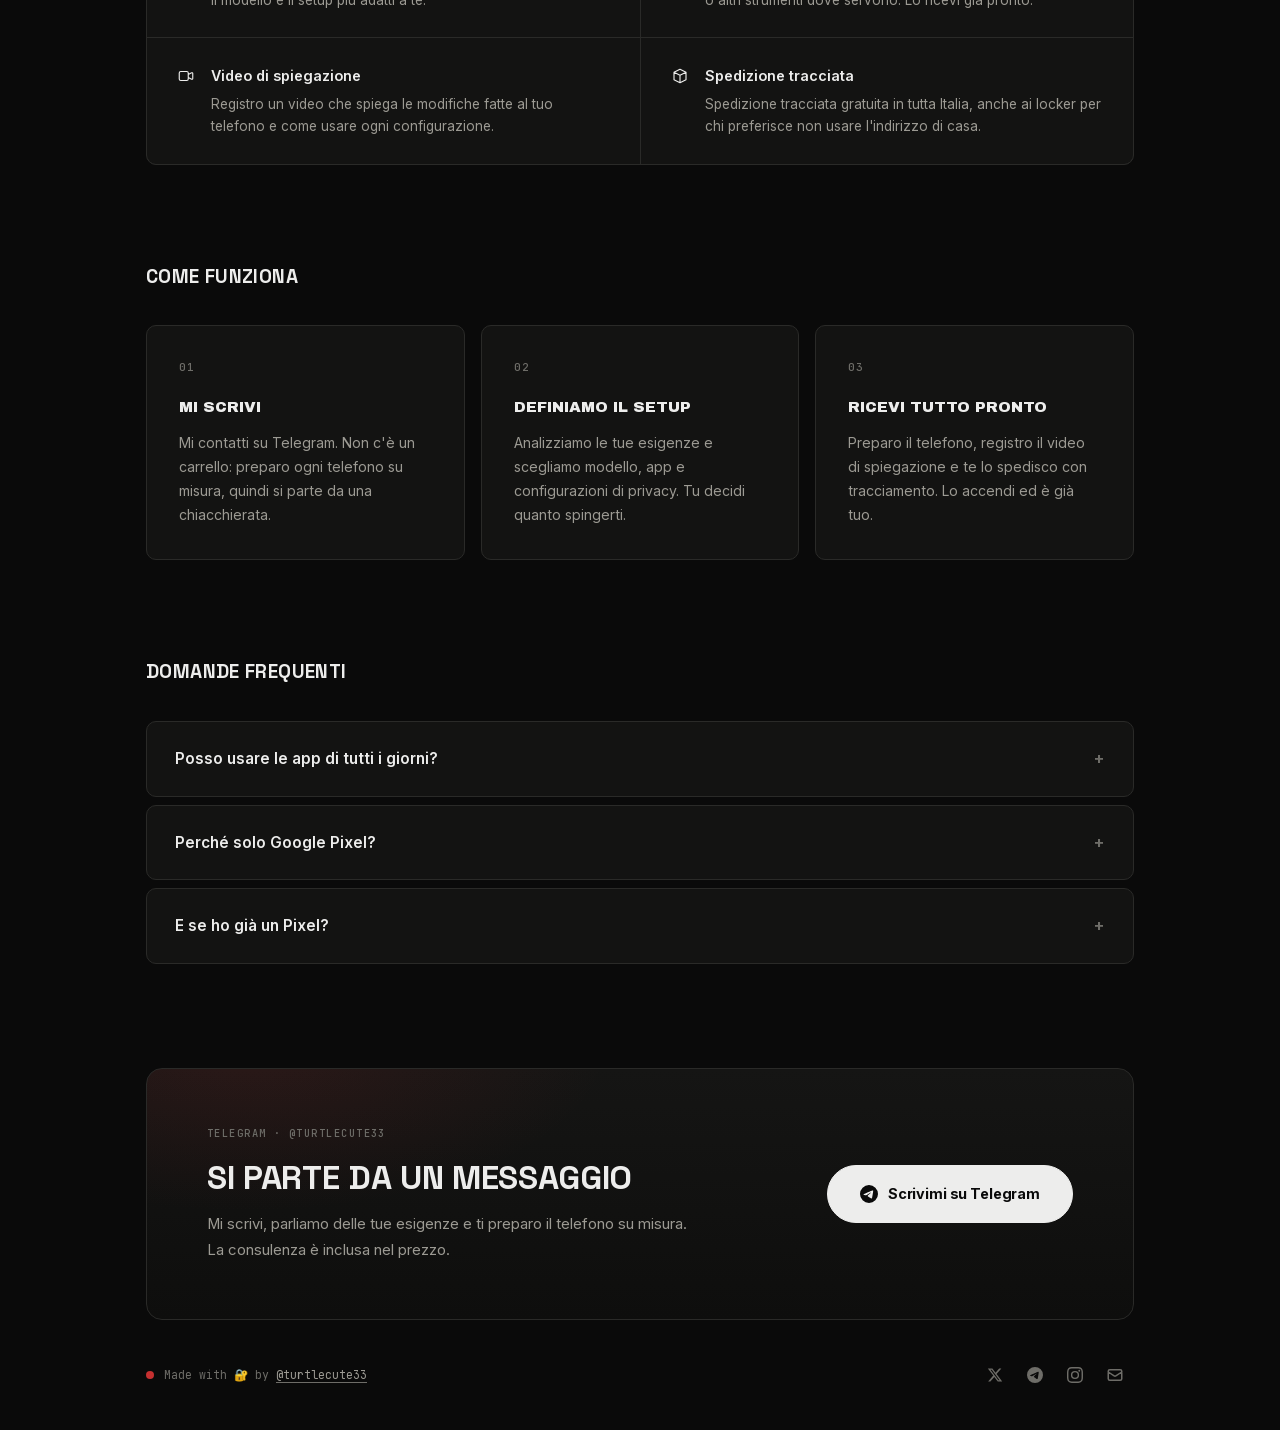
==== commit 27bc0b9c: "Normalize vertical rhythm across sections Sections now space only via top padding on a single scale " ====
--- a/privacy-phone.html
+++ b/privacy-phone.html
@@ -225,7 +225,7 @@
         .crumb a:hover svg{transform:translateX(-3px)}
 
         /* ═══ HERO ═══ */
-        .hero{padding:88px 0 69px}
+        .hero{padding:88px 0 64px}
         .hero h1{
             font-family:'Space Grotesk',system-ui,sans-serif;
             font-size:clamp(2.4rem,6.5vw,4.6rem);
@@ -321,7 +321,7 @@
         }
 
         /* ═══ PRICING ═══ */
-        .pricing{padding:69px 0 0}
+        .pricing{padding:96px 0 0}
         .price-table{
             background:var(--card);
             border:1px solid var(--border);
@@ -367,7 +367,7 @@
         }
 
         /* ═══ INCLUDED ═══ */
-        .included{padding:69px 0 0}
+        .included{padding:96px 0 0}
         .inc-grid{
             display:grid;
             grid-template-columns:repeat(2,1fr);
@@ -400,7 +400,7 @@
         }
 
         /* ═══ HOW IT WORKS ═══ */
-        .how{padding:69px 0 0}
+        .how{padding:96px 0 0}
         .steps{
             display:grid;
             grid-template-columns:repeat(3,1fr);
@@ -433,7 +433,7 @@
         }
 
         /* ═══ FAQ ═══ */
-        .faq{padding:69px 0 0}
+        .faq{padding:96px 0 0}
         .faq-item{
             background:var(--card);
             border:1px solid var(--border);
@@ -470,7 +470,7 @@
         .faq-item p:first-of-type{padding-top:0}
 
         /* ═══ CTA ═══ */
-        .cta{padding:69px 0 24px}
+        .cta{padding:96px 0 24px}
         .cta-box{
             position:relative;overflow:hidden;
             border:1px solid var(--border);
@@ -572,30 +572,6 @@
         /* mail icon is stroke-based: compensate optical size vs filled icons */
         .foot-socials a[href^="mailto"] svg{width:18px;height:18px}
 
-        /* ═══ STICKY CTA MOBILE ═══ */
-        .sticky-cta{
-            position:fixed;
-            left:16px;right:16px;bottom:16px;
-            z-index:90;
-            display:none;
-            align-items:center;justify-content:center;gap:10px;
-            padding:14px 22px;
-            background:var(--fg);color:var(--bg);
-            border-radius:var(--r-sm);
-            font-family:'Inter',system-ui,sans-serif;
-            font-size:.85rem;font-weight:700;
-            letter-spacing:-.01em;
-            text-decoration:none;
-            box-shadow:0 6px 24px rgba(0,0,0,.55),0 0 0 1px rgba(255,255,255,.06);
-            transform:translateY(120%);opacity:0;
-            transition:transform .35s var(--ease),opacity .35s var(--ease);
-        }
-        .sticky-cta.visible{transform:translateY(0);opacity:1}
-        .sticky-cta svg{width:16px;height:16px;fill:currentColor}
-        @media(max-width:768px){
-            .sticky-cta{display:flex}
-        }
-
         /* ═══ SCROLL REVEAL ═══ */
         .sr{
             opacity:0;
@@ -616,8 +592,10 @@
         /* ═══ RESPONSIVE ═══ */
         @media(max-width:768px){
             .w{padding:0 24px}
-            .hero{padding:64px 0 60px}
+            .hero{padding:64px 0 48px}
             .hero h1{font-size:clamp(2rem,8.5vw,3rem)}
+            .pricing,.included,.how,.faq{padding:72px 0 0}
+            .cta{padding:72px 0 24px}
             .point-strip{grid-template-columns:1fr}
             .point-pill{
                 border-right:none;
@@ -769,7 +747,7 @@
             <details class="faq-item">
                 <summary>Posso usare le app di tutti i giorni?</summary>
                 <p>Sì. GrapheneOS ha la stessa usabilità di un Android normale ed è compatibile con il <strong>99,99% delle app</strong>, incluse quelle bancarie italiane: le eccezioni sono poche mosche bianche. Puoi installare anche i Google Play Services: su GrapheneOS girano in <strong>sandbox</strong>, come app normali, quindi li usi con layer di privacy in più rispetto a un Android stock.</p>
-                <p>Per scrupolo puoi controllare la <a href="https://privsec.dev/posts/android/banking-applications-compatibility-with-grapheneos/" target="_blank" rel="noopener" style="color:var(--fg)">lista aggiornata di compatibilità delle app bancarie</a> mantenuta dalla community.</p>
+                <p>Per scrupolo puoi controllare la <a href="https://privsec.dev/posts/android/banking-applications-compatibility-with-grapheneos/" data-umami-event="Phone Lista compatibilità" target="_blank" rel="noopener" style="color:var(--fg)">lista aggiornata di compatibilità delle app bancarie</a> mantenuta dalla community.</p>
             </details>
             <details class="faq-item">
                 <summary>Perché solo Google Pixel?</summary>
@@ -808,19 +786,14 @@
             </div>
             <div class="foot-socials">
                 <a href="https://x.com/turtlecute33" aria-label="Profilo X (Twitter) di turtlecute33" title="X" target="_blank" rel="noopener"><svg viewBox="0 0 24 24" fill="currentColor" aria-hidden="true"><path d="M18.244 2.25h3.308l-7.227 8.26 8.502 11.24H16.17l-5.214-6.817L4.99 21.75H1.68l7.73-8.835L1.254 2.25H8.08l4.713 6.231zm-1.161 17.52h1.833L7.084 4.126H5.117z"/></svg></a>
-                <a href="https://t.me/Turtlecute33" aria-label="Canale Telegram di turtlecute33" title="Telegram" target="_blank" rel="noopener"><svg viewBox="0 0 24 24" fill="currentColor" aria-hidden="true"><path d="M11.944 0A12 12 0 0 0 0 12a12 12 0 0 0 12 12 12 12 0 0 0 12-12A12 12 0 0 0 12 0a12 12 0 0 0-.056 0zm4.962 7.224c.1-.002.321.023.465.14a.506.506 0 0 1 .171.325c.016.093.036.306.02.472-.18 1.898-.962 6.502-1.36 8.627-.168.9-.499 1.201-.82 1.23-.696.065-1.225-.46-1.9-.902-1.056-.693-1.653-1.124-2.678-1.8-1.185-.78-.417-1.21.258-1.91.177-.184 3.247-2.977 3.307-3.23.007-.032.014-.15-.056-.212s-.174-.041-.249-.024c-.106.024-1.793 1.14-5.061 3.345-.48.33-.913.49-1.302.48-.428-.008-1.252-.241-1.865-.44-.752-.245-1.349-.374-1.297-.789.027-.216.325-.437.893-.663 3.498-1.524 5.83-2.529 6.998-3.014 3.332-1.386 4.025-1.627 4.476-1.635z"/></svg></a>
+                <a href="https://t.me/Turtlecute33" data-umami-event="Footer Telegram" aria-label="Canale Telegram di turtlecute33" title="Telegram" target="_blank" rel="noopener"><svg viewBox="0 0 24 24" fill="currentColor" aria-hidden="true"><path d="M11.944 0A12 12 0 0 0 0 12a12 12 0 0 0 12 12 12 12 0 0 0 12-12A12 12 0 0 0 12 0a12 12 0 0 0-.056 0zm4.962 7.224c.1-.002.321.023.465.14a.506.506 0 0 1 .171.325c.016.093.036.306.02.472-.18 1.898-.962 6.502-1.36 8.627-.168.9-.499 1.201-.82 1.23-.696.065-1.225-.46-1.9-.902-1.056-.693-1.653-1.124-2.678-1.8-1.185-.78-.417-1.21.258-1.91.177-.184 3.247-2.977 3.307-3.23.007-.032.014-.15-.056-.212s-.174-.041-.249-.024c-.106.024-1.793 1.14-5.061 3.345-.48.33-.913.49-1.302.48-.428-.008-1.252-.241-1.865-.44-.752-.245-1.349-.374-1.297-.789.027-.216.325-.437.893-.663 3.498-1.524 5.83-2.529 6.998-3.014 3.332-1.386 4.025-1.627 4.476-1.635z"/></svg></a>
                 <a href="https://instagram.com/turtlecute33" aria-label="Profilo Instagram di turtlecute33" title="Instagram" target="_blank" rel="noopener"><svg viewBox="0 0 24 24" fill="currentColor" aria-hidden="true"><path d="M12 2.163c3.204 0 3.584.012 4.85.07 3.252.148 4.771 1.691 4.919 4.919.058 1.265.069 1.645.069 4.849 0 3.205-.012 3.584-.069 4.849-.149 3.225-1.664 4.771-4.919 4.919-1.266.058-1.644.07-4.85.07-3.204 0-3.584-.012-4.849-.07-3.26-.149-4.771-1.699-4.919-4.92-.058-1.265-.07-1.644-.07-4.849 0-3.204.013-3.583.07-4.849.149-3.227 1.664-4.771 4.919-4.919 1.266-.057 1.645-.069 4.849-.069zM12 0C8.741 0 8.333.014 7.053.072 2.695.272.273 2.69.073 7.052.014 8.333 0 8.741 0 12c0 3.259.014 3.668.072 4.948.2 4.358 2.618 6.78 6.98 6.98C8.333 23.986 8.741 24 12 24c3.259 0 3.668-.014 4.948-.072 4.354-.2 6.782-2.618 6.979-6.98.059-1.28.073-1.689.073-4.948 0-3.259-.014-3.667-.072-4.947-.196-4.354-2.617-6.78-6.979-6.98C15.668.014 15.259 0 12 0zm0 5.838a6.162 6.162 0 1 0 0 12.324 6.162 6.162 0 0 0 0-12.324zM12 16a4 4 0 1 1 0-8 4 4 0 0 1 0 8zm6.406-11.845a1.44 1.44 0 1 0 0 2.881 1.44 1.44 0 0 0 0-2.881z"/></svg></a>
-                <a href="mailto:turtlecute@proton.me" aria-label="Email a turtlecute@proton.me" title="Email" target="_blank" rel="noopener"><svg viewBox="0 0 24 24" fill="none" stroke="currentColor" stroke-width="2" stroke-linecap="round" stroke-linejoin="round" aria-hidden="true"><path d="M3 8l7.89 5.26a2 2 0 002.22 0L21 8M5 19h14a2 2 0 002-2V7a2 2 0 00-2-2H5a2 2 0 00-2 2v10a2 2 0 002 2z"/></svg></a>
+                <a href="mailto:turtlecute@proton.me" data-umami-event="Footer Email" aria-label="Email a turtlecute@proton.me" title="Email" target="_blank" rel="noopener"><svg viewBox="0 0 24 24" fill="none" stroke="currentColor" stroke-width="2" stroke-linecap="round" stroke-linejoin="round" aria-hidden="true"><path d="M3 8l7.89 5.26a2 2 0 002.22 0L21 8M5 19h14a2 2 0 002-2V7a2 2 0 00-2-2H5a2 2 0 00-2 2v10a2 2 0 002 2z"/></svg></a>
             </div>
         </div>
     </footer>
 
 </main>
-
-<a href="https://t.me/Turtlecute33" class="sticky-cta" data-umami-event="Phone Sticky CTA mobile" target="_blank" rel="noopener" aria-label="Scrivimi su Telegram">
-    Scrivimi su Telegram
-    <svg viewBox="0 0 24 24" aria-hidden="true"><path d="M11.944 0A12 12 0 0 0 0 12a12 12 0 0 0 12 12 12 12 0 0 0 12-12A12 12 0 0 0 12 0a12 12 0 0 0-.056 0zm4.962 7.224c.1-.002.321.023.465.14a.506.506 0 0 1 .171.325c.016.093.036.306.02.472-.18 1.898-.962 6.502-1.36 8.627-.168.9-.499 1.201-.82 1.23-.696.065-1.225-.46-1.9-.902-1.056-.693-1.653-1.124-2.678-1.8-1.185-.78-.417-1.21.258-1.91.177-.184 3.247-2.977 3.307-3.23.007-.032.014-.15-.056-.212s-.174-.041-.249-.024c-.106.024-1.793 1.14-5.061 3.345-.48.33-.913.49-1.302.48-.428-.008-1.252-.241-1.865-.44-.752-.245-1.349-.374-1.297-.789.027-.216.325-.437.893-.663 3.498-1.524 5.83-2.529 6.998-3.014 3.332-1.386 4.025-1.627 4.476-1.635z"/></svg>
-</a>
 
 <script>
 const io=new IntersectionObserver(e=>{
@@ -828,17 +801,13 @@
 },{threshold:.12});
 document.querySelectorAll('.sr,.sr-stagger').forEach(el=>io.observe(el));
 
-// Sticky CTA: visibile dopo l'hero, nascosto quando il CTA finale è in vista
-(()=>{
-    const sticky=document.querySelector('.sticky-cta');
-    const hero=document.querySelector('.hero');
-    const blocker=document.querySelector('.cta-box');
-    if(!sticky||!hero) return;
-    let heroOut=false,blockerIn=false;
-    const update=()=>sticky.classList.toggle('visible',heroOut&&!blockerIn);
-    new IntersectionObserver(en=>{heroOut=!en[0].isIntersecting;update()},{threshold:0}).observe(hero);
-    if(blocker) new IntersectionObserver(en=>{blockerIn=en[0].isIntersecting;update()},{threshold:.4}).observe(blocker);
-})();
+// Umami: traccia quali FAQ vengono aperte
+document.querySelectorAll('.faq-item').forEach(d=>{
+    d.addEventListener('toggle',()=>{
+        if(d.open&&window.umami)umami.track('Phone FAQ aperta',{domanda:d.querySelector('summary').textContent.trim()});
+    });
+});
+
 </script>
 
 </body>
